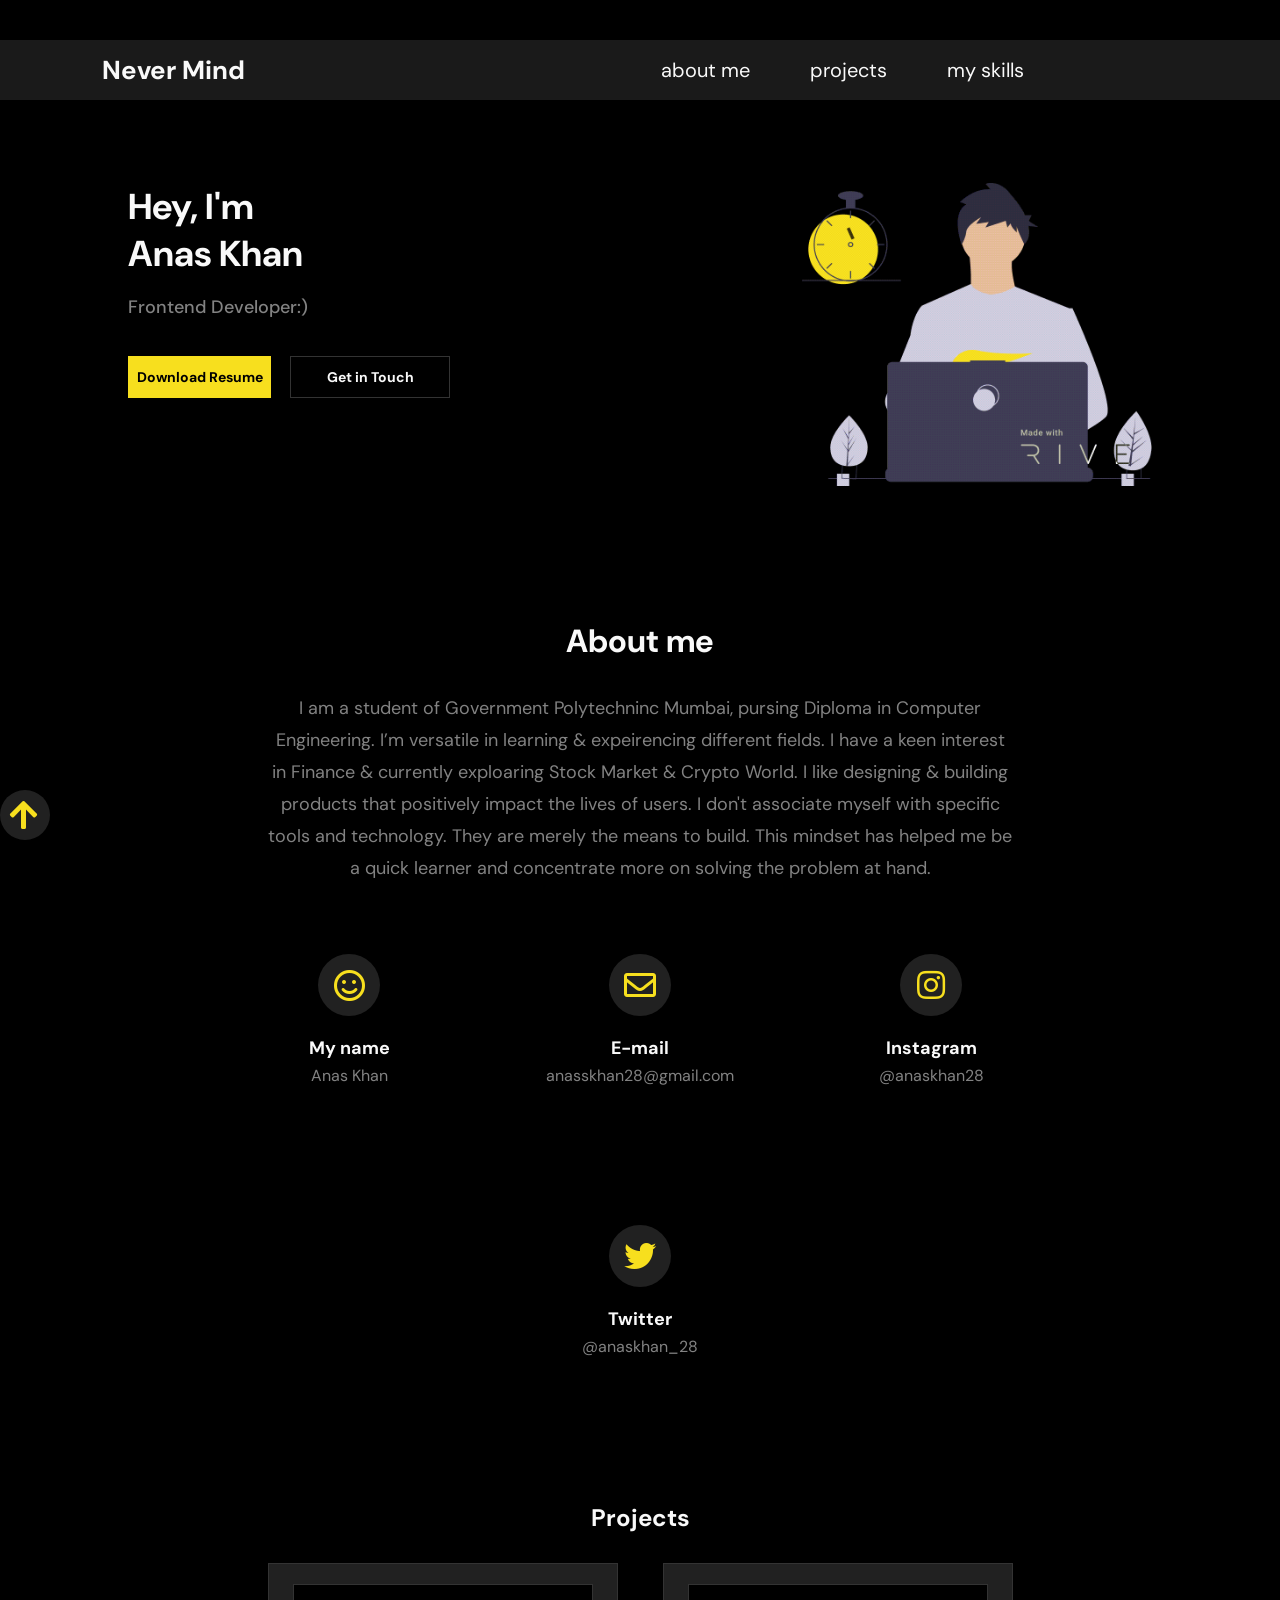
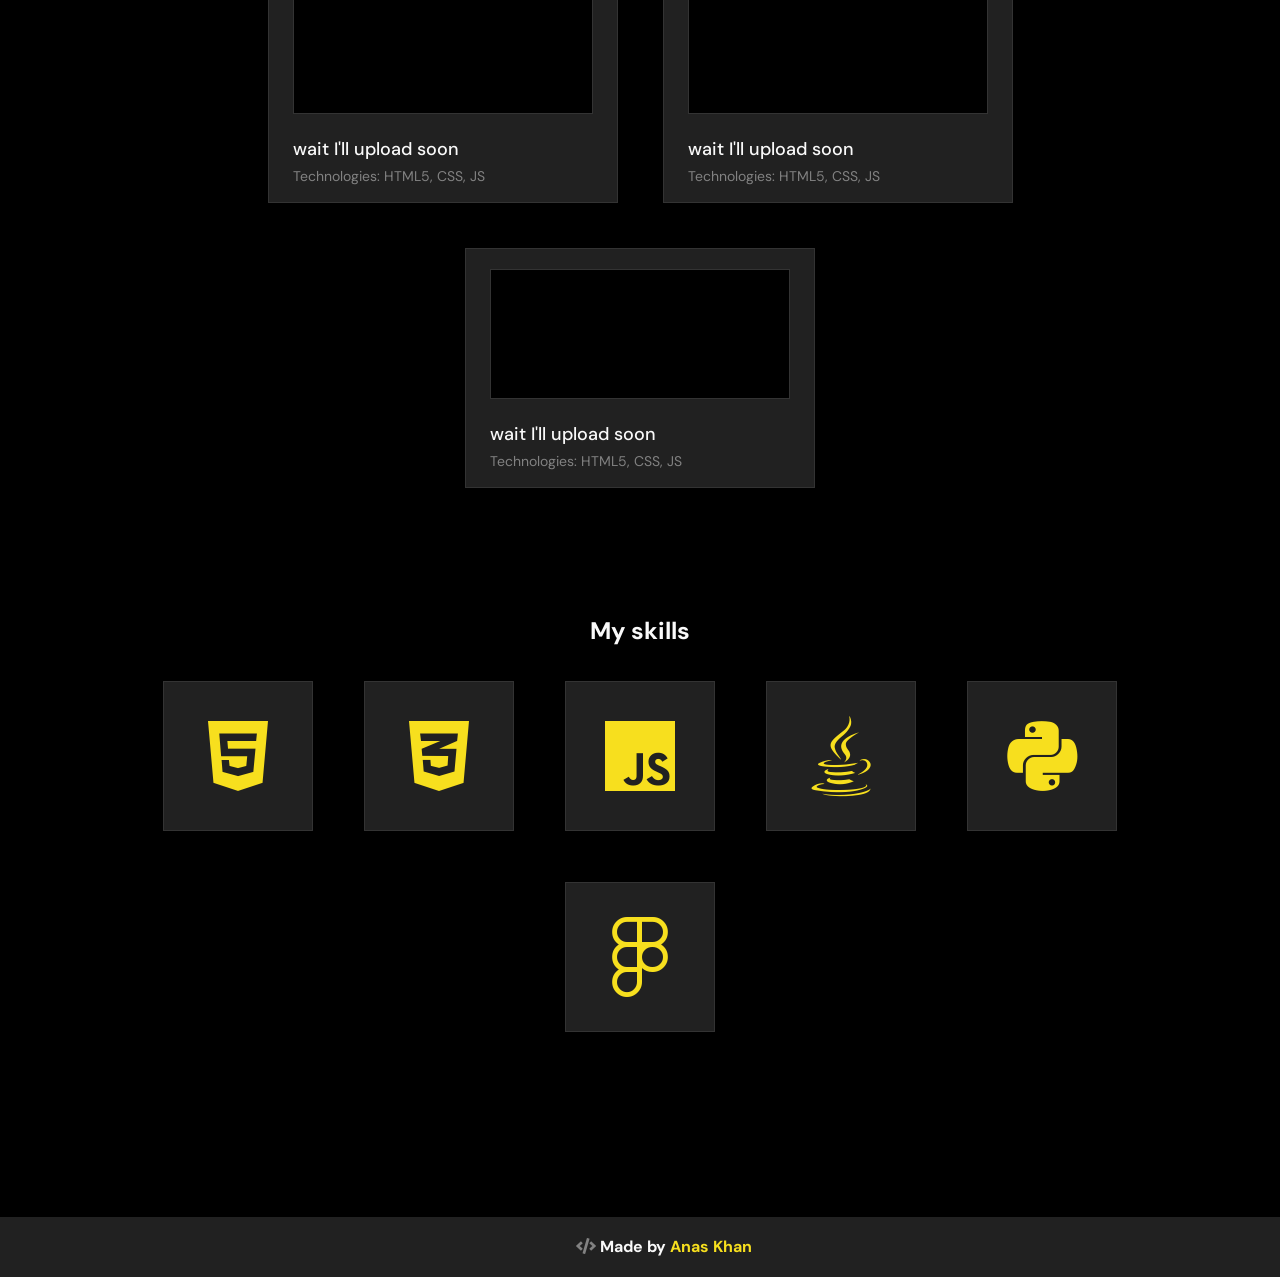
==== home/102 - Awesome Portfolio/index.html @ b7a361cd "Add files via upload" ====
<!DOCTYPE html>
<html lang="en">
<head>
    <meta charset="UTF-8">
    <meta http-equiv="X-UA-Compatible" content="IE=edge">
    <meta name="viewport" content="width=device-width, initial-scale=1.0">
    <title>Portfolio</title>
    <link rel="stylesheet" href="./style.css">
    <link
      rel="stylesheet"
      href="https://cdnjs.cloudflare.com/ajax/libs/font-awesome/5.15.4/css/all.min.css"/>
</head>
<body>
    <div id="top"></div>
    <header>
        <div class="content">
            <span class="logo"><a href="#">Never Mind</a></span>
            <ul>
                <li><a href="#about-me">about me</a></li>
                <li><a href="#projects">projects</a></li>
                <li><a href="#skills">my skills</a></li>
            </ul>
        </div>
    </header>
    <div class="container">
    <main>
        <div class="left">
            <h1>Hey, I'm<br>
                Anas Khan
            </h1>
            <h2>
                Frontend Developer:) 
            </h2>
            <div class="btn">
                <button class="cv"><a id="pdf" href="https://anaskhan28.github.io/resume/" target="_fblank">Download Resume</a></button>
                <button class="contact"><a href="#contacts">Get in Touch</a></button>
            </div>

        </div>
        <div class="right">
            <img src="./04 Portfolio/assets/images/imagem.gif" alt="">
        </div>
    </main>
    <section class="about-me">
        <h2 id="about-me" class="target">About me</h2>
        <p>I am a student of Government Polytechninc Mumbai, pursing Diploma in Computer Engineering. 
            I’m versatile in learning & expeirencing different fields. 
            I have a keen interest in Finance & currently exploaring Stock Market & Crypto World. 
            I like designing & building products that positively impact the lives of users. 
            I don't associate myself with specific tools and technology. 
            They are merely the means to build. This mindset has helped me be a quick learner and concentrate 
            more on solving the problem at hand.</p>
    </section>
    <section class="contacts" id="contacts">
        <div class="contact">
            <div class="icon">
                <i class="far fa-smile"></i>
            </div>
            <span class="title">My name</span>
            <span class="description">Anas Khan</span>
        </div>
        <div class="contact">
            <div class="icon">
                <i class="far fa-envelope"></i>
            </div>
            <span class="title"><a href="mailto:anasskhan28@gmail.com">E-mail</a></span>            
            <span class="description">anasskhan28@gmail.com</span>            
        </div>
        <div class="contact">
            <div class="icon">
                <i class="fab fa-instagram"></i>
            </div>
            <span class="title"><a href="https://instagram.com/anaskhan.28" target="_fblank">Instagram</a></span>
            <span class="description">@anaskhan28</span>
        </div>
        <div class="contact">
            <div class="icon">
                <i class="fab fa-twitter"></i>
            </div>
            <span class="title"><a href="https://twitter.com/anaskhan_28" target="_fblank">Twitter</a></span>
            <span class="description">@anaskhan_28</span>
        </div>
    </section>
    <section class="projects">
    <h2 id="projects" class="target">Projects</h2>
    <div class="cards">
        <div class="card">
            <div class="img-project">
                <img src="https://picsum.photos/300/130?random=1" alt="">
            </div>
            <div class="description-project">
                <span class="title-project">wait I'll upload soon</span>
                <span class="tag-project">Technologies: HTML5, CSS, JS</span>
            </div>
            </div>
        <div class="card">
            <div class="img-project">
                <img src="https://picsum.photos/300/130?random=2" alt="">
            </div>
            <div class="description-project">
                <span class="title-project">wait I'll upload soon</span>
                <span class="tag-project">Technologies: HTML5, CSS, JS</span>
            </div>
            </div>
        <div class="card">
            <div class="img-project">
                <img src="https://picsum.photos/300/130?random=3" alt="">
            </div>
            <div class="description-project">
                <span class="title-project">wait I'll upload soon</span>
                <span class="tag-project">Technologies: HTML5, CSS, JS</span>
            </div>
        </div>
    </div>
    </section>
    <section class="skills">
        <h2 id="skills" class="target" >My skills</h2>
        <div class="cards-skills">
            <div class="card-skill"><i class="fab fa-html5"></i></div>
            <div class="card-skill"><i class="fab fa-css3-alt"></i></div>
            <div class="card-skill"><i class="fab fa-js"></i></div>
            <div class="card-skill"><i class="fab fa-java"></i></div>
            <div class="card-skill"><i class="fab fa-python"></i></div>
            <div class="card-skill"><i class="fab fa-figma"></i></div>
        </div>
    </section>
    </div>
    <footer>
        <span>
            <div class="card-serve">
                <i class="fas fa-code"></i>
             Made by <a href="https://www.github.com/anaskhan28" target="_blank">
                
                 Anas Khan</a>
        </span>
    </footer>
    <div class="goto-top">
        <a href="#top"><i class="fas fa-arrow-up"></i></a>
      </div>
</body>
</html>
---- home/102 - Awesome Portfolio/style.css ----
@import url('https://fonts.googleapis.com/css2?family=DM+Sans:wght@400;500;700&display=swap');

:root {
    --white: #f9f9f9;
    --dark: black;
    --green-light: #00df5e;
    --yellow: #f7df1e;
    --gray: #828282;
    --gray-200: #333333;
    --gray-400: #212121;
    --gray-400-rgb: 33, 33, 33;
    --alpha: 0.8;
  }
*{
    padding: 0;
    margin: 0;
    box-sizing: border-box;
}

ul{
    list-style-type: none;
}

a{
    text-decoration: none;
    color: var(--white);
}

body{
    background-color: var(--dark);
    color: var(--white);
    font-size: 16px;
    font-family: 'DM Sans', sans-serif;
    display: flex;
    align-items: center;
    flex-direction: column;
    position: relative;
}
div.container{
    width: 80%;
}

header{
    display: flex;
    justify-self: center;
    width: 100%;
    height: 60px;
    margin-top: 40px;
    top: 0;
    margin-bottom: 83px;
    position: sticky;
    background-color: rgba(var(--gray-400-rgb), var(--alpha));
}
header .content{
    width: 80%;
    height: 100%;
    display: flex;
    justify-content: space-between;
    align-items: center;
    
    
}
header .content span.logo{
    font-size: 26px;
    font-weight: 700;
    margin-left: 10%;
    

}

header .content ul{
    display: flex;
    justify-content: space-between;
    gap: 60px;
    font-size: 20px;

}
header .content ul li{
    cursor: pointer;
}

main{
    display: flex;
    justify-content: space-between;
    margin-bottom: 69px;

}

main .left{
    width: 377px;
}
main .left h1{    
    font-size: 2.25rem;
    font-weight: 700;
}
main .left h2{
    font-size: 18px;
    font-weight: 500;
    color: var(--gray);
    margin-top: 18px;
    margin-bottom: 37px;
}

main button {
    font-family: 'DM Sans', sans-serif;
    font-size: 14px;
    font-weight: 700;
    cursor: pointer;
}

main .btn .cv {
    width: 143px;
    height: 42px;
    color: var(--dark);
    background-color: var(--yellow);
    border: 0;
    margin-right: 15px;
    padding: 12px, 25px;
}
#pdf{
    color: var(--dark);
}
main .btn .contact{
    width: 160px;
    height: 42px;
    color: var(--white);
    background-color: var(--dark);
    border: 1px solid var(--gray-200);
    padding: 12px, 16px;
}

main .right img{
    max-width: 350px;
}

section.about-me{
    display: flex;
    align-items: center;
    flex-direction: column;
}

section.about-me h2{
    font-size: 2rem;
    font-weight: 700;
    color: var(--white);
    margin-bottom: 30px;
}

section.about-me p{
    max-width: 745px;
    font-size: 1.125rem;
    font-weight: 400;
    color: var(--gray);
    line-height: 32px;
    text-align: center;

}

section.contacts{
    display: flex;
    justify-content: center;
    flex-wrap: wrap;
    gap: 121px;
    margin-bottom: 67px;
    margin-top: 70px;
}

section.contacts div.contact{
    display: flex;
    flex-direction: column;
    align-items: center;
    width: 170px;
    height: 150px;
}

section.contacts div.contact div.icon{
    width: 62px;
    height: 62px;
    display: flex;
    justify-content: center;
    align-items: center;
    background-color: var(--gray-400);
    border-radius: 31px;
    margin-bottom: 20px;
}

section.contacts div.contact div.icon i{
    font-size: 32px;
    color: var(--yellow);
}

section.contacts span.title{
    font-size: 18px;
    font-weight: 700;
    color: var(--white);
    margin-bottom: 5px;
}

section.contacts span.description{
    font-size: 16px;
    font-weight: 400;
    color: var(--gray);
}

section.projects{
    display: flex;
    flex-direction: column;
    align-items: center;
    margin-bottom: 67px;
}
section.projects h2{
    font-size: 24px;
    font-weight: 700;
    color: var(--white);
    margin-bottom: 30px;
}
section.projects div.cards{
    display: flex;
    justify-content: center;
    flex-wrap: wrap;
    gap: 45px;
}
section.projects div.card{
    width: 350px;
    height: 240px;
    display: flex;
    flex-direction: column;
    align-items: center;
    background-color: var(--gray-400);
    border: 1px solid var(--gray-200);
    padding: 20px, 25px;
}

section.projects div.cards div.card div.img-project{
    margin-top: 20px;
    width: 300px;
    height: 130px;
    background-color: var(--dark);
    margin-bottom: 23px;
    border: 1px solid var(--gray-200);
}

section.projects div.cards div.card div.description-project{
    width: 300px;
    display: flex;
    flex-direction: column;
    align-items: flex-start;
}

section.projects div.cards div.card div.description-project span.title-project{
    font-size: 18px;
    font-weight: 500;
    margin-bottom: 6px;
}

section.projects div.cards div.card span.tag-project {
    font-size: 14px;
    font-weight: 400;
    color: var(--gray);
  }

section.skills{
    display: flex;
    flex-direction: column;
    align-items: center;
    margin-bottom: 185px;
}
section.skills h2{
    font-size: 24px;
    font-weight: 700;
    color: var(--white);
    margin-bottom: 35px;

}
section.skills div.cards-skills {
    display: flex;
    justify-content: center;
    flex-wrap: wrap;
    gap: 51px;
  }
  
section.skills div.cards-skills div.card-skill {
    width: 150px;
    height: 150px;
    background-color: var(--gray-400);
    border: 1px solid var(--gray-200);
    display: flex;
    justify-content: center;
    align-items: center;
  }

section.skills div.cards-skills div.card-skill i {
    font-size: 5rem;
    color: var(--yellow);
  }
footer{
    width: 100%;
    height: 60px;
    display: flex;
    justify-self: center;
    align-items: center;
    background-color: var(--gray-400);

}

footer span{
    font-size: 16px;
    font-weight: 700;
    color: var(--white);
    margin-left: 45%;
}

footer span a{
    color: var(--yellow);
}

.card-serve i{
    color: var(--gray);
}
div.goto-top{
    display: flex;
    justify-self: center;
    align-items: center;
    width: 50px;
    height: 50px;
    border-radius: 25px;
    background-color: var(--gray-400);
    position: fixed;
    bottom: 60px;
    left: 0;
}
div.goto-top i {
    font-size: 32px;
    color: var(--yellow);
    margin-left: 10px;
  }

.target::before {
    content: '';
    display: block;
    height: 60px; /* fixed header height*/
}

@media screen and (max-width: 900px) {
    header{
        margin-bottom: 30px;
    }
    header .content ul{
        display: none;
    }
    main{
        flex-direction: column-reverse;
        align-items: center;
        margin-bottom: 30px;
    }
    main .left{
        display: flex;
        flex-direction: column;
        align-items: center;
    }
    main .right{
        display: flex;
        align-items: center;
        flex-direction: column;
    }
    main .right img{
        max-width: 70%;
    }
    main .left h1{
        font-size: 1.5rem;
        font-weight: 700;
    }
    main .left h2{
        font-size: 1rem;
        font-weight: 700;
    }
section.about-me {
    margin-bottom: 30px;
  }

section.contacts {
    gap: 0px;
    margin-bottom: 30px;
  }

section.projects {
    margin-bottom: 30px;
  }
  section.skills {
    margin-bottom: 30px;
  }

  .target::before {
    content: '';
    display: block;
    height: 0px; /* fixed header height*/
  }

  section.skills div.cards-skills {
    gap: 25px;
  }

  section.skills div.cards-skills div.card-skill {
    width: 85px;
    height: 75px;
  }

  section.skills div.cards-skills div.card-skill i {
    font-size: 3rem;
  }

}
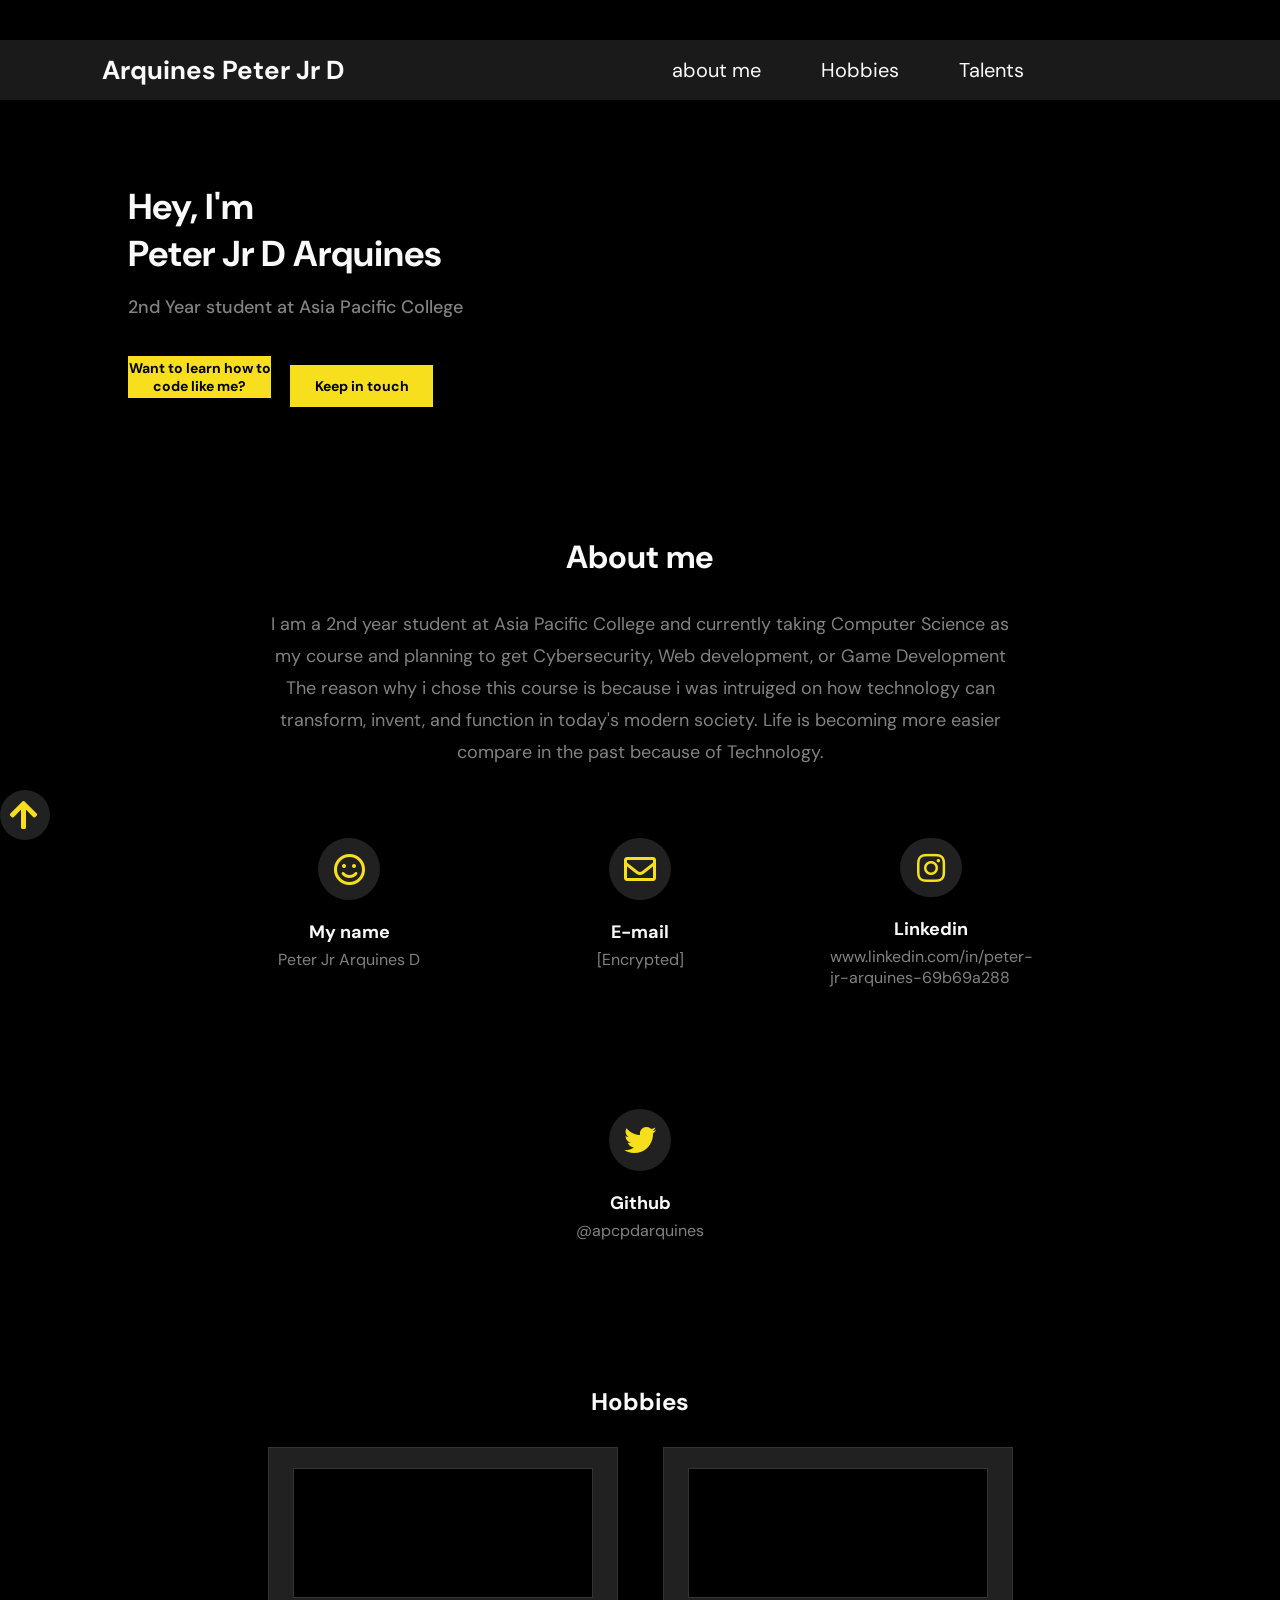
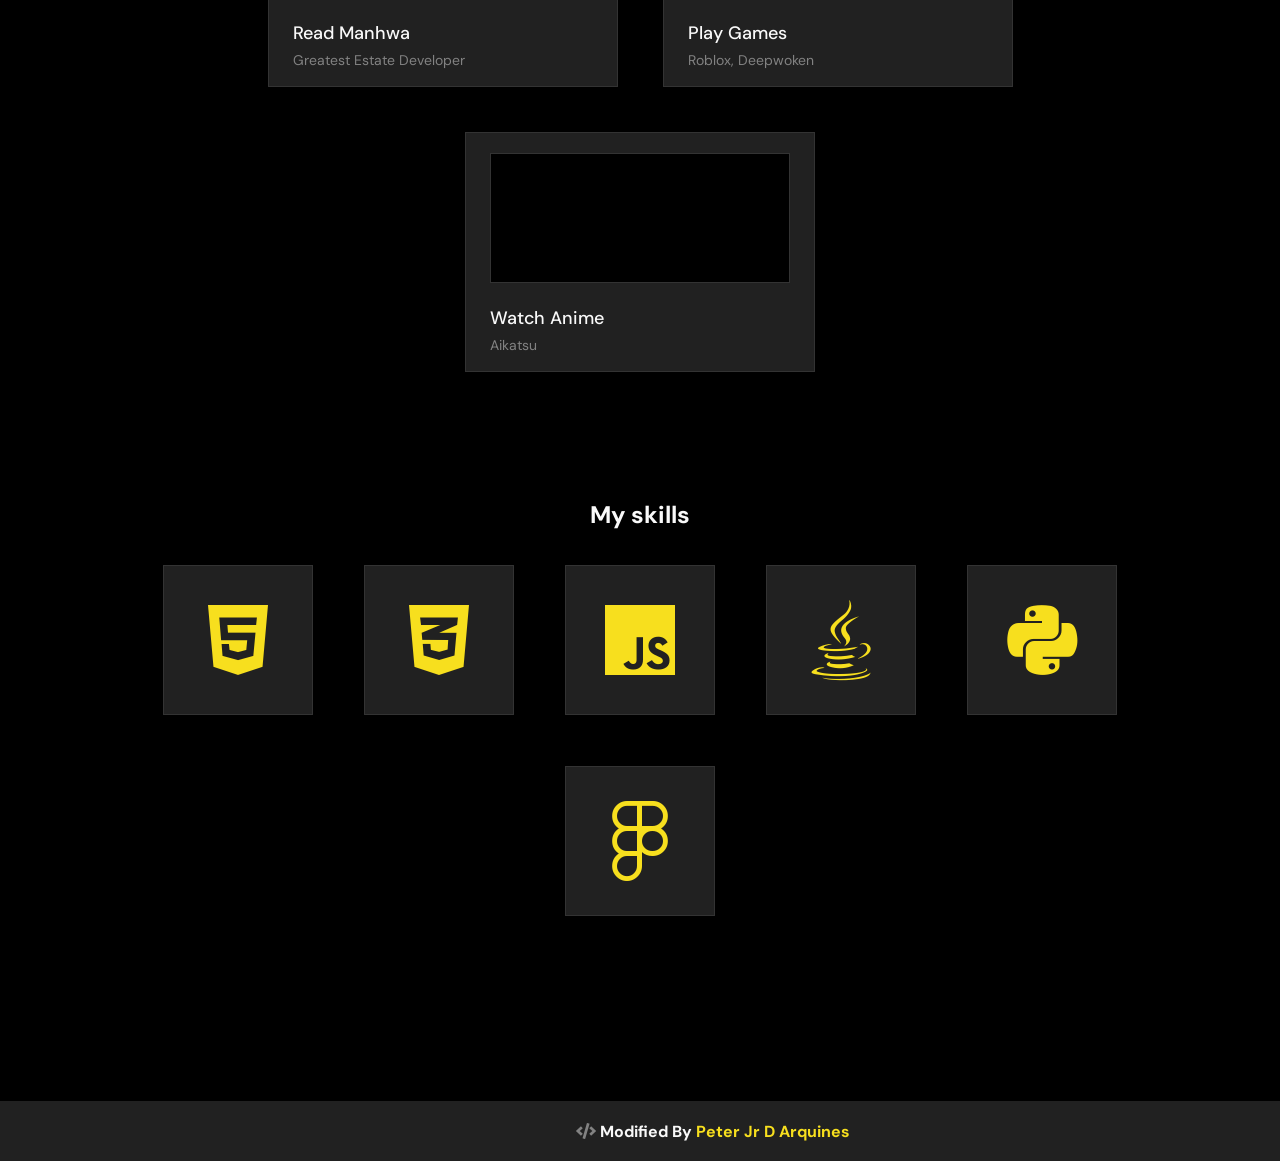
==== commit b265c45c: "Update index.html" ====
--- a/home/102 - Awesome Portfolio/index.html
+++ b/home/102 - Awesome Portfolio/index.html
@@ -4,7 +4,7 @@
     <meta charset="UTF-8">
     <meta http-equiv="X-UA-Compatible" content="IE=edge">
     <meta name="viewport" content="width=device-width, initial-scale=1.0">
-    <title>Portfolio</title>
+    <title>My Personal Profile</title>
     <link rel="stylesheet" href="./style.css">
     <link
       rel="stylesheet"
@@ -14,11 +14,11 @@
     <div id="top"></div>
     <header>
         <div class="content">
-            <span class="logo"><a href="#">Never Mind</a></span>
+            <span class="logo"><a href="#">Arquines Peter Jr D</a></span>
             <ul>
                 <li><a href="#about-me">about me</a></li>
-                <li><a href="#projects">projects</a></li>
-                <li><a href="#skills">my skills</a></li>
+                <li><a href="#projects">Hobbies</a></li>
+                <li><a href="#skills">Talents</a></li>
             </ul>
         </div>
     </header>
@@ -26,30 +26,26 @@
     <main>
         <div class="left">
             <h1>Hey, I'm<br>
-                Anas Khan
+                Peter Jr D Arquines
             </h1>
             <h2>
-                Frontend Developer:) 
+                2nd Year student at Asia Pacific College 
             </h2>
             <div class="btn">
-                <button class="cv"><a id="pdf" href="https://anaskhan28.github.io/resume/" target="_fblank">Download Resume</a></button>
-                <button class="contact"><a href="#contacts">Get in Touch</a></button>
+                <button class="cv"><a id="pdf" href="https://www.w3schools.com" target="_fblank">Want to learn how to code like me?</a></button>
+                <button class="cv"><a id="pdf" href="https://www.linkedin.com/in/peter-jr-arquines-69b69a288/" target="_fblank">Keep in touch</a></button>
             </div>
 
         </div>
         <div class="right">
-            <img src="./04 Portfolio/assets/images/imagem.gif" alt="">
+            <img src="https://scontent.fcrk1-2.fna.fbcdn.net/v/t39.30808-6/406857528_1510171169766414_7554739102782094622_n.jpg?_nc_cat=110&ccb=1-7&_nc_sid=6ee11a&_nc_eui2=AeFbXdky4AZJIh1zwC-jp_B5rC4w3o02DFWsLjDejTYMVUpIuimFgNutHqSyE1caQk-uU1Ubl2bE-dm2PfKIxBjt&_nc_ohc=BapkSpXAT-UQ7kNvgGr_38X&_nc_oc=AdhhdXIkbEtmYZdNJ9XbIU-qiIZhMjr-icxQZFv-yJpiMRvnm8s9khqCESXymBkw6mA&_nc_zt=23&_nc_ht=scontent.fcrk1-2.fna&_nc_gid=AsQIKtMeKzICd5fg7UwUsHh&oh=00_AYD9lf8ps-79uR13LYs4kkmAqRc4XyFdNpLkltcCLoTpKA&oe=678B35CC" alt="">
         </div>
     </main>
     <section class="about-me">
         <h2 id="about-me" class="target">About me</h2>
-        <p>I am a student of Government Polytechninc Mumbai, pursing Diploma in Computer Engineering. 
-            I’m versatile in learning & expeirencing different fields. 
-            I have a keen interest in Finance & currently exploaring Stock Market & Crypto World. 
-            I like designing & building products that positively impact the lives of users. 
-            I don't associate myself with specific tools and technology. 
-            They are merely the means to build. This mindset has helped me be a quick learner and concentrate 
-            more on solving the problem at hand.</p>
+        <p>I am a 2nd year student at Asia Pacific College and currently taking Computer Science as my course and planning to get Cybersecurity, Web development, or Game Development
+        The reason why i chose this course is because i was intruiged on how technology can transform, invent, and function in today's modern society. Life is becoming more easier
+        compare in the past because of Technology.</p>
     </section>
     <section class="contacts" id="contacts">
         <div class="contact">
@@ -57,58 +53,58 @@
                 <i class="far fa-smile"></i>
             </div>
             <span class="title">My name</span>
-            <span class="description">Anas Khan</span>
+            <span class="description">Peter Jr Arquines D</span>
         </div>
         <div class="contact">
             <div class="icon">
                 <i class="far fa-envelope"></i>
             </div>
             <span class="title"><a href="mailto:anasskhan28@gmail.com">E-mail</a></span>            
-            <span class="description">anasskhan28@gmail.com</span>            
+            <span class="description">[Encrypted]</span>            
         </div>
         <div class="contact">
             <div class="icon">
                 <i class="fab fa-instagram"></i>
             </div>
-            <span class="title"><a href="https://instagram.com/anaskhan.28" target="_fblank">Instagram</a></span>
-            <span class="description">@anaskhan28</span>
+            <span class="title"><a href="https://instagram.com/anaskhan.28" target="_fblank">Linkedin</a></span>
+            <span class="description">www.linkedin.com/in/peter-jr-arquines-69b69a288</span>
         </div>
         <div class="contact">
             <div class="icon">
                 <i class="fab fa-twitter"></i>
             </div>
-            <span class="title"><a href="https://twitter.com/anaskhan_28" target="_fblank">Twitter</a></span>
-            <span class="description">@anaskhan_28</span>
+            <span class="title"><a href="https://twitter.com/anaskhan_28" target="_fblank">Github</a></span>
+            <span class="description">@apcpdarquines</span>
         </div>
     </section>
     <section class="projects">
-    <h2 id="projects" class="target">Projects</h2>
+    <h2 id="projects" class="target">Hobbies</h2>
     <div class="cards">
         <div class="card">
             <div class="img-project">
-                <img src="https://picsum.photos/300/130?random=1" alt="">
+                <img src="https://images.hive.blog/DQma8hwhVhVjW479HWPUgB2qDUM3rVnwAqzAGyRwziEATEY/Screenshot%202023-04-25%20134245.png" alt="">
             </div>
             <div class="description-project">
-                <span class="title-project">wait I'll upload soon</span>
-                <span class="tag-project">Technologies: HTML5, CSS, JS</span>
+                <span class="title-project">Read Manhwa</span>
+                <span class="tag-project">Greatest Estate Developer</span>
             </div>
             </div>
         <div class="card">
             <div class="img-project">
-                <img src="https://picsum.photos/300/130?random=2" alt="">
+                <img src="https://www.google.com/url?sa=i&url=https%3A%2F%2Fforum.arcaneodyssey.dev%2Ft%2Fi-swear-to-god-if-i-see-any-more-deepwoken-posts-i-will-make-a-stop-posting-about-among-us-version-and-make-my-head-explode%2F70417&psig=AOvVaw0YoXu7dOyjgUz_QKu-SzMP&ust=1736877173566000&source=images&cd=vfe&opi=89978449&ved=0CBMQjRxqFwoTCMiKwumh84oDFQAAAAAdAAAAABAP" alt="">
             </div>
             <div class="description-project">
-                <span class="title-project">wait I'll upload soon</span>
-                <span class="tag-project">Technologies: HTML5, CSS, JS</span>
+                <span class="title-project">Play Games</span>
+                <span class="tag-project">Roblox, Deepwoken</span>
             </div>
             </div>
         <div class="card">
             <div class="img-project">
-                <img src="https://picsum.photos/300/130?random=3" alt="">
+                <img src="https://www.zerochan.net/2664794" alt="">
             </div>
             <div class="description-project">
-                <span class="title-project">wait I'll upload soon</span>
-                <span class="tag-project">Technologies: HTML5, CSS, JS</span>
+                <span class="title-project">Watch Anime</span>
+                <span class="tag-project">Aikatsu</span>
             </div>
         </div>
     </div>
@@ -129,13 +125,13 @@
         <span>
             <div class="card-serve">
                 <i class="fas fa-code"></i>
-             Made by <a href="https://www.github.com/anaskhan28" target="_blank">
+             Modified By <a href="https://github.com/apcpdarquines" target="_blank">
                 
-                 Anas Khan</a>
+                 Peter Jr D Arquines</a>
         </span>
     </footer>
     <div class="goto-top">
         <a href="#top"><i class="fas fa-arrow-up"></i></a>
       </div>
 </body>
-</html>+</html>
